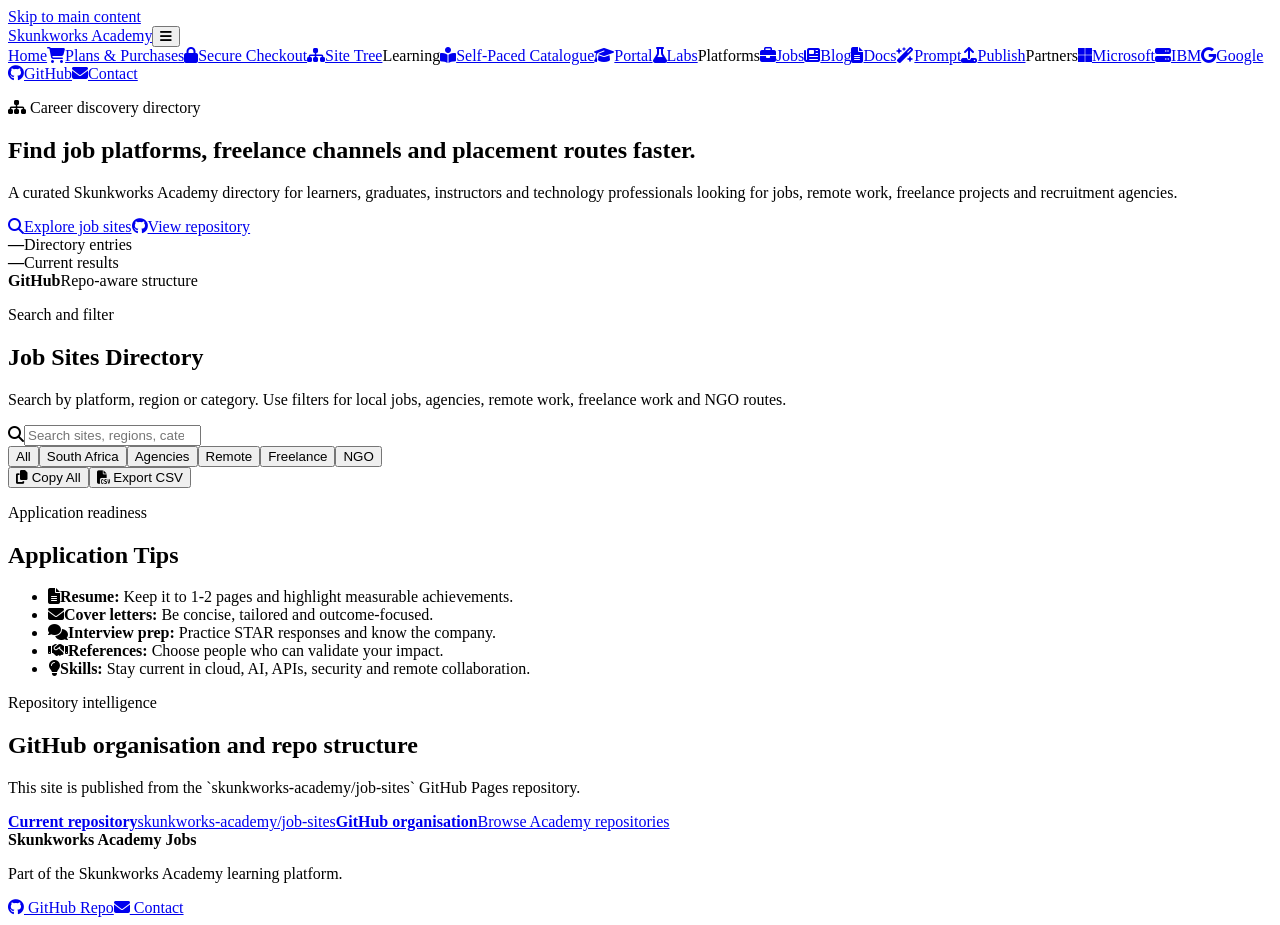
==== index.html @ 2548f99a "Align jobs landing navigation with plans checkout standard" ====
<!doctype html>
<html lang="en-ZA">
<head>
  <meta name="skunkworks:org" content="skunkworks-academy" />
  <meta name="skunkworks:repo" content="jobs" />
  <meta name="skunkworks:repo-sitemap" content="https://skunkworksacademy.com/repositories/" />
  <link rel="stylesheet" href="https://skunkworksacademy.com/assets/academy-global.css?v=2026.06.24" data-skunkworks-global-style="v1" />
  <link rel="sitemap" type="text/html" title="Skunkworks Academy Repository Sitemap" href="https://skunkworksacademy.com/repositories/" data-skunkworks-org-sitemap="v1" />
  <meta charset="utf-8" data-skunkworks-head="mandatory-v1" />
  <meta name="viewport" content="width=device-width, initial-scale=1, viewport-fit=cover" />
  <title>Skunkworks Academy | Jobs & Career Directory</title>
  <meta name="description" content="Skunkworks Academy Jobs is a curated career and job-sites directory for learners, graduates, instructors, freelancers and technology professionals." />
  <meta name="keywords" content="Skunkworks Academy jobs, technology careers, IT jobs, remote jobs, graduate jobs, freelance jobs, recruitment agencies, South Africa jobs, learner placement" />
  <meta name="author" content="Skunkworks Academy" />
  <meta name="publisher" content="Skunkworks Academy" />
  <meta name="application-name" content="Skunkworks Academy" />
  <meta name="robots" content="index, follow, max-image-preview:large, max-snippet:-1, max-video-preview:-1" />
  <meta name="color-scheme" content="light dark" />
  <meta name="theme-color" content="#ffffff" media="(prefers-color-scheme: light)" />
  <meta name="theme-color" content="#050505" media="(prefers-color-scheme: dark)" />
  <link rel="canonical" href="https://jobs.skunkworksacademy.com/" />
  <link rel="icon" type="image/png" sizes="32x32" href="https://raw.githubusercontent.com/skunkworks-academy/.github/refs/heads/main/images/favicon-black.png" />
  <link rel="shortcut icon" type="image/png" href="https://raw.githubusercontent.com/skunkworks-academy/.github/refs/heads/main/images/favicon-black.png" />
  <link rel="apple-touch-icon" href="https://raw.githubusercontent.com/skunkworks-academy/.github/refs/heads/main/images/favicon-black.png" />
  <meta property="og:type" content="website" />
  <meta property="og:site_name" content="Skunkworks Academy" />
  <meta property="og:title" content="Skunkworks Academy | Jobs & Career Directory" />
  <meta property="og:description" content="Curated job boards, remote-work platforms, freelance marketplaces and recruitment channels for Skunkworks Academy learners and technology professionals." />
  <meta property="og:url" content="https://jobs.skunkworksacademy.com/" />
  <meta property="og:image" content="https://raw.githubusercontent.com/skunkworks-academy/.github/refs/heads/main/images/favicon-black.png" />
  <meta property="og:locale" content="en_ZA" />
  <meta name="twitter:card" content="summary_large_image" />
  <meta name="twitter:title" content="Skunkworks Academy Jobs" />
  <meta name="twitter:description" content="Curated job and career discovery directory for Academy learners and technology professionals." />
  <meta name="twitter:image" content="https://raw.githubusercontent.com/skunkworks-academy/.github/refs/heads/main/images/favicon-black.png" />
  <link rel="preconnect" href="https://fonts.googleapis.com" />
  <link rel="preconnect" href="https://fonts.gstatic.com" crossorigin />
  <link href="https://fonts.googleapis.com/css2?family=IBM+Plex+Sans:wght@300;400;500;600;700;800&display=swap" rel="stylesheet" />
  <link href="https://cdnjs.cloudflare.com/ajax/libs/font-awesome/6.5.0/css/all.min.css" rel="stylesheet" />
  <link href="css/style.css" rel="stylesheet" />
  <script type="application/ld+json">{"@context":"https://schema.org","@type":"WebSite","name":"Skunkworks Academy Jobs","url":"https://jobs.skunkworksacademy.com/","description":"Curated career and job-sites directory for Skunkworks Academy learners, graduates, instructors, freelancers and technology professionals.","publisher":{"@type":"EducationalOrganization","name":"Skunkworks Academy","url":"https://skunkworksacademy.com/"}}</script>
  <script async src="https://www.googletagmanager.com/gtag/js?id=AW-11284592923"></script>
  <script>window.dataLayer=window.dataLayer||[];function gtag(){dataLayer.push(arguments);}gtag('js',new Date());gtag('config','AW-11284592923');</script>
  <script defer src="https://skunkworksacademy.com/assets/academy-navigation.js?v=2026.07.06.2" data-skunkworks-global-nav="v6"></script>
</head>
<body data-repo="job-sites" data-domain="jobs.skunkworksacademy.com">
  <a class="skip-link" href="#main">Skip to main content</a>
  <header class="site-header"><div class="nav-wrap"><a class="brand" href="https://skunkworksacademy.com/" aria-label="Skunkworks Academy home"><img class="brand-logo logo-light" src="https://raw.githubusercontent.com/skunkworks-academy/.github/refs/heads/main/images/favicon-black.png" alt="" /><img class="brand-logo logo-dark" src="https://raw.githubusercontent.com/skunkworks-academy/.github/refs/heads/main/images/favicon-white.png" alt="" /><span class="brand-text">Skunkworks Academy</span></a><button class="nav-toggle" type="button" aria-label="Toggle site navigation" aria-expanded="false" aria-controls="primaryNav"><i class="fa-solid fa-bars"></i></button><nav class="main-nav" id="primaryNav" aria-label="Unified Academy Navigation"><a href="https://skunkworksacademy.com/" class="nav-home"><img src="https://raw.githubusercontent.com/skunkworks-academy/.github/refs/heads/main/images/favicon-white.png" alt="" />Home</a><a href="https://skunkworksacademy.com/plans-and-purchases/"><i class="fa-solid fa-cart-shopping"></i>Plans & Purchases</a><a href="https://portal.skunkworksacademy.com/checkout/"><i class="fa-solid fa-lock"></i>Secure Checkout</a><a href="https://skunkworksacademy.com/#site-tree"><i class="fa-solid fa-sitemap"></i>Site Tree</a><span class="nav-label">Learning</span><a href="https://skunkworksacademy.com/catalogue/"><i class="fa-solid fa-book-open-reader"></i>Self-Paced Catalogue</a><a href="https://portal.skunkworksacademy.com/"><i class="fa-solid fa-graduation-cap"></i>Portal</a><a href="https://lab.skunkworksacademy.com/"><i class="fa-solid fa-flask"></i>Labs</a><span class="nav-label">Platforms</span><a href="https://jobs.skunkworksacademy.com/" aria-current="page"><i class="fa-solid fa-briefcase"></i>Jobs</a><a href="https://blog.skunkworksacademy.com/"><i class="fa-solid fa-newspaper"></i>Blog</a><a href="https://docs.skunkworksacademy.com/"><i class="fa-solid fa-file-lines"></i>Docs</a><a href="https://prompt.skunkworksacademy.com/"><i class="fa-solid fa-wand-magic-sparkles"></i>Prompt</a><a href="https://publish.skunkworksacademy.com/"><i class="fa-solid fa-upload"></i>Publish</a><span class="nav-label">Partners</span><a href="https://skunkworksacademy.com/microsoft/"><i class="fa-brands fa-microsoft"></i>Microsoft</a><a href="https://ibm.skunkworksacademy.com/"><i class="fa-solid fa-server"></i>IBM</a><a href="https://skunkworksacademy.com/google/"><i class="fa-brands fa-google"></i>Google</a><a href="https://github.com/skunkworks-academy" target="_blank" rel="noopener"><i class="fa-brands fa-github"></i>GitHub</a><a href="mailto:training@skunkworks.africa"><i class="fa-solid fa-envelope"></i>Contact</a></nav></div></header>
  <main id="main">
    <section class="hero section-shell"><div class="hero-copy"><p class="eyebrow"><i class="fa-solid fa-sitemap"></i> Career discovery directory</p><h1>Find job platforms, freelance channels and placement routes faster.</h1><p class="lead">A curated Skunkworks Academy directory for learners, graduates, instructors and technology professionals looking for jobs, remote work, freelance projects and recruitment agencies.</p><div class="hero-actions"><a class="button primary" href="#directory"><i class="fa-solid fa-magnifying-glass"></i>Explore job sites</a><a class="button secondary" href="https://github.com/skunkworks-academy/job-sites" target="_blank" rel="noopener"><i class="fa-brands fa-github"></i>View repository</a></div></div><aside class="hero-panel" aria-label="Jobs directory overview"><div class="hero-stat"><strong id="siteCount">—</strong><span>Directory entries</span></div><div class="hero-stat"><strong id="visibleCount">—</strong><span>Current results</span></div><div class="hero-stat"><strong>GitHub</strong><span>Repo-aware structure</span></div></aside></section>
    <section class="section-shell toolbar-section" id="directory"><div class="section-heading"><p class="eyebrow">Search and filter</p><h2>Job Sites Directory</h2><p>Search by platform, region or category. Use filters for local jobs, agencies, remote work, freelance work and NGO routes.</p></div><div class="search-box"><i class="fa-solid fa-search"></i><input id="search" type="search" placeholder="Search sites, regions, categories or URLs…" aria-label="Search job sites" /></div><nav class="filters" aria-label="Job site filters"><button data-filter="all" class="active">All</button><button data-filter="South Africa">South Africa</button><button data-filter="Recruitment Agency">Agencies</button><button data-filter="Remote">Remote</button><button data-filter="Freelance">Freelance</button><button data-filter="Agency / NGO">NGO</button></nav><div class="actions" aria-label="Directory actions"><button id="copyBtn" type="button"><i class="fa-solid fa-copy"></i> Copy All</button><button id="csvBtn" type="button"><i class="fa-solid fa-file-csv"></i> Export CSV</button></div></section>
    <section class="section-shell"><div id="cards" class="grid" aria-live="polite"></div><p id="empty" class="empty-state" hidden>No results found. Try another keyword or filter.</p></section>
    <section class="section-shell two-column"><aside class="tips card-panel"><p class="eyebrow">Application readiness</p><h2>Application Tips</h2><ul><li><i class="fa-solid fa-file-alt"></i><span><strong>Resume:</strong> Keep it to 1-2 pages and highlight measurable achievements.</span></li><li><i class="fa-solid fa-envelope"></i><span><strong>Cover letters:</strong> Be concise, tailored and outcome-focused.</span></li><li><i class="fa-solid fa-comments"></i><span><strong>Interview prep:</strong> Practice STAR responses and know the company.</span></li><li><i class="fa-solid fa-handshake"></i><span><strong>References:</strong> Choose people who can validate your impact.</span></li><li><i class="fa-solid fa-lightbulb"></i><span><strong>Skills:</strong> Stay current in cloud, AI, APIs, security and remote collaboration.</span></li></ul></aside><aside class="repo-panel card-panel"><p class="eyebrow">Repository intelligence</p><h2>GitHub organisation and repo structure</h2><p class="muted">This site is published from the `skunkworks-academy/job-sites` GitHub Pages repository.</p><div class="repo-grid" id="repoGrid"><a class="repo-item" href="https://github.com/skunkworks-academy/job-sites" target="_blank" rel="noopener"><strong>Current repository</strong><span>skunkworks-academy/job-sites</span></a><a class="repo-item" href="https://github.com/skunkworks-academy" target="_blank" rel="noopener"><strong>GitHub organisation</strong><span>Browse Academy repositories</span></a></div></aside></section>
  </main>
  <footer class="site-footer"><div class="footer-inner"><div><strong>Skunkworks Academy Jobs</strong><p>Part of the Skunkworks Academy learning platform.</p></div><div class="footer-links"><a href="https://github.com/skunkworks-academy/job-sites" target="_blank" rel="noopener"><i class="fa-brands fa-github"></i> GitHub Repo</a><a href="mailto:training@skunkworks.africa"><i class="fa-solid fa-envelope"></i> Contact</a></div></div></footer>
  <script src="js/app.js"></script>
</body>
</html>
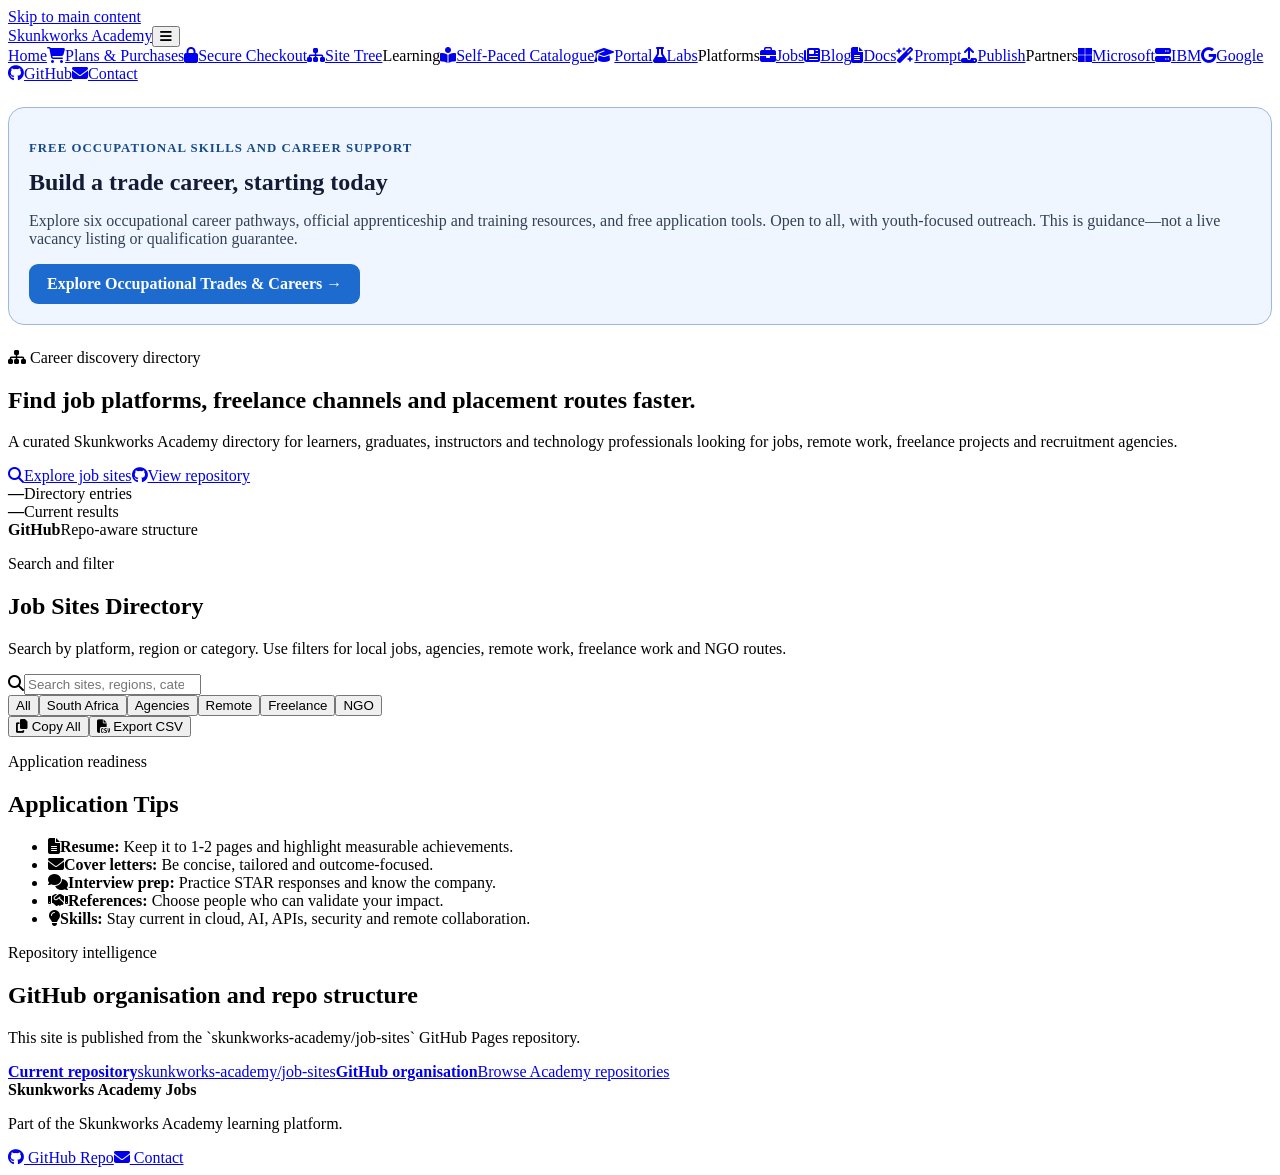
==== commit 99ad6b12: "feat: connect Academy learning, occupational trades jobs and progress tools" ====
--- a/index.html
+++ b/index.html
@@ -19,20 +19,20 @@
   <meta name="theme-color" content="#ffffff" media="(prefers-color-scheme: light)" />
   <meta name="theme-color" content="#050505" media="(prefers-color-scheme: dark)" />
   <link rel="canonical" href="https://jobs.skunkworksacademy.com/" />
-  <link rel="icon" type="image/png" sizes="32x32" href="https://raw.githubusercontent.com/skunkworks-academy/.github/refs/heads/main/images/favicon-black.png" />
-  <link rel="shortcut icon" type="image/png" href="https://raw.githubusercontent.com/skunkworks-academy/.github/refs/heads/main/images/favicon-black.png" />
-  <link rel="apple-touch-icon" href="https://raw.githubusercontent.com/skunkworks-academy/.github/refs/heads/main/images/favicon-black.png" />
+  <link rel="icon" type="image/png" sizes="32x32" href="https://skunkworksacademy.com/images/favicon-black.png" media="(prefers-color-scheme: light)" />
+  <link rel="icon" type="image/png" sizes="32x32" href="https://skunkworksacademy.com/images/favicon-white.png" media="(prefers-color-scheme: dark)" />
+  <link rel="apple-touch-icon" href="https://skunkworksacademy.com/images/favicon-black.png" />
   <meta property="og:type" content="website" />
   <meta property="og:site_name" content="Skunkworks Academy" />
   <meta property="og:title" content="Skunkworks Academy | Jobs & Career Directory" />
   <meta property="og:description" content="Curated job boards, remote-work platforms, freelance marketplaces and recruitment channels for Skunkworks Academy learners and technology professionals." />
   <meta property="og:url" content="https://jobs.skunkworksacademy.com/" />
-  <meta property="og:image" content="https://raw.githubusercontent.com/skunkworks-academy/.github/refs/heads/main/images/favicon-black.png" />
+  <meta property="og:image" content="https://skunkworksacademy.com/images/favicon-black.png" />
   <meta property="og:locale" content="en_ZA" />
   <meta name="twitter:card" content="summary_large_image" />
   <meta name="twitter:title" content="Skunkworks Academy Jobs" />
   <meta name="twitter:description" content="Curated job and career discovery directory for Academy learners and technology professionals." />
-  <meta name="twitter:image" content="https://raw.githubusercontent.com/skunkworks-academy/.github/refs/heads/main/images/favicon-black.png" />
+  <meta name="twitter:image" content="https://skunkworksacademy.com/images/favicon-black.png" />
   <link rel="preconnect" href="https://fonts.googleapis.com" />
   <link rel="preconnect" href="https://fonts.gstatic.com" crossorigin />
   <link href="https://fonts.googleapis.com/css2?family=IBM+Plex+Sans:wght@300;400;500;600;700;800&display=swap" rel="stylesheet" />
@@ -41,12 +41,13 @@
   <script type="application/ld+json">{"@context":"https://schema.org","@type":"WebSite","name":"Skunkworks Academy Jobs","url":"https://jobs.skunkworksacademy.com/","description":"Curated career and job-sites directory for Skunkworks Academy learners, graduates, instructors, freelancers and technology professionals.","publisher":{"@type":"EducationalOrganization","name":"Skunkworks Academy","url":"https://skunkworksacademy.com/"}}</script>
   <script async src="https://www.googletagmanager.com/gtag/js?id=AW-11284592923"></script>
   <script>window.dataLayer=window.dataLayer||[];function gtag(){dataLayer.push(arguments);}gtag('js',new Date());gtag('config','AW-11284592923');</script>
-  <script defer src="https://skunkworksacademy.com/assets/academy-navigation.js?v=2026.07.06.2" data-skunkworks-global-nav="v6"></script>
+  <script defer src="https://skunkworksacademy.com/assets/academy-navigation.js?v=2026.08.15.1" data-skunkworks-global-nav="v10"></script>
 </head>
 <body data-repo="job-sites" data-domain="jobs.skunkworksacademy.com">
   <a class="skip-link" href="#main">Skip to main content</a>
-  <header class="site-header"><div class="nav-wrap"><a class="brand" href="https://skunkworksacademy.com/" aria-label="Skunkworks Academy home"><img class="brand-logo logo-light" src="https://raw.githubusercontent.com/skunkworks-academy/.github/refs/heads/main/images/favicon-black.png" alt="" /><img class="brand-logo logo-dark" src="https://raw.githubusercontent.com/skunkworks-academy/.github/refs/heads/main/images/favicon-white.png" alt="" /><span class="brand-text">Skunkworks Academy</span></a><button class="nav-toggle" type="button" aria-label="Toggle site navigation" aria-expanded="false" aria-controls="primaryNav"><i class="fa-solid fa-bars"></i></button><nav class="main-nav" id="primaryNav" aria-label="Unified Academy Navigation"><a href="https://skunkworksacademy.com/" class="nav-home"><img src="https://raw.githubusercontent.com/skunkworks-academy/.github/refs/heads/main/images/favicon-white.png" alt="" />Home</a><a href="https://skunkworksacademy.com/plans-and-purchases/"><i class="fa-solid fa-cart-shopping"></i>Plans & Purchases</a><a href="https://portal.skunkworksacademy.com/checkout/"><i class="fa-solid fa-lock"></i>Secure Checkout</a><a href="https://skunkworksacademy.com/#site-tree"><i class="fa-solid fa-sitemap"></i>Site Tree</a><span class="nav-label">Learning</span><a href="https://skunkworksacademy.com/catalogue/"><i class="fa-solid fa-book-open-reader"></i>Self-Paced Catalogue</a><a href="https://portal.skunkworksacademy.com/"><i class="fa-solid fa-graduation-cap"></i>Portal</a><a href="https://lab.skunkworksacademy.com/"><i class="fa-solid fa-flask"></i>Labs</a><span class="nav-label">Platforms</span><a href="https://jobs.skunkworksacademy.com/" aria-current="page"><i class="fa-solid fa-briefcase"></i>Jobs</a><a href="https://blog.skunkworksacademy.com/"><i class="fa-solid fa-newspaper"></i>Blog</a><a href="https://docs.skunkworksacademy.com/"><i class="fa-solid fa-file-lines"></i>Docs</a><a href="https://prompt.skunkworksacademy.com/"><i class="fa-solid fa-wand-magic-sparkles"></i>Prompt</a><a href="https://publish.skunkworksacademy.com/"><i class="fa-solid fa-upload"></i>Publish</a><span class="nav-label">Partners</span><a href="https://skunkworksacademy.com/microsoft/"><i class="fa-brands fa-microsoft"></i>Microsoft</a><a href="https://ibm.skunkworksacademy.com/"><i class="fa-solid fa-server"></i>IBM</a><a href="https://skunkworksacademy.com/google/"><i class="fa-brands fa-google"></i>Google</a><a href="https://github.com/skunkworks-academy" target="_blank" rel="noopener"><i class="fa-brands fa-github"></i>GitHub</a><a href="mailto:training@skunkworks.africa"><i class="fa-solid fa-envelope"></i>Contact</a></nav></div></header>
+  <header class="site-header"><div class="nav-wrap"><a class="brand" href="https://skunkworksacademy.com/" aria-label="Skunkworks Academy home"><img class="brand-logo logo-light" src="https://skunkworksacademy.com/images/favicon-black.png" alt="" /><img class="brand-logo logo-dark" src="https://skunkworksacademy.com/images/favicon-white.png" alt="" /><span class="brand-text">Skunkworks Academy</span></a><button class="nav-toggle" type="button" aria-label="Toggle site navigation" aria-expanded="false" aria-controls="primaryNav"><i class="fa-solid fa-bars"></i></button><nav class="main-nav" id="primaryNav" aria-label="Unified Academy Navigation"><a href="https://skunkworksacademy.com/" class="nav-home"><img src="https://skunkworksacademy.com/images/favicon-white.png" alt="" />Home</a><a href="https://skunkworksacademy.com/plans-and-purchases/"><i class="fa-solid fa-cart-shopping"></i>Plans & Purchases</a><a href="https://portal.skunkworksacademy.com/checkout/"><i class="fa-solid fa-lock"></i>Secure Checkout</a><a href="https://skunkworksacademy.com/#site-tree"><i class="fa-solid fa-sitemap"></i>Site Tree</a><span class="nav-label">Learning</span><a href="https://skunkworksacademy.com/catalogue/"><i class="fa-solid fa-book-open-reader"></i>Self-Paced Catalogue</a><a href="https://portal.skunkworksacademy.com/"><i class="fa-solid fa-graduation-cap"></i>Portal</a><a href="https://labs.skunkworksacademy.com/"><i class="fa-solid fa-flask"></i>Labs</a><span class="nav-label">Platforms</span><a href="https://jobs.skunkworksacademy.com/" aria-current="page"><i class="fa-solid fa-briefcase"></i>Jobs</a><a href="https://blog.skunkworksacademy.com/"><i class="fa-solid fa-newspaper"></i>Blog</a><a href="https://docs.skunkworksacademy.com/"><i class="fa-solid fa-file-lines"></i>Docs</a><a href="https://prompt.skunkworksacademy.com/"><i class="fa-solid fa-wand-magic-sparkles"></i>Prompt</a><a href="https://publish.skunkworksacademy.com/"><i class="fa-solid fa-upload"></i>Publish</a><span class="nav-label">Partners</span><a href="https://skunkworksacademy.com/microsoft/"><i class="fa-brands fa-microsoft"></i>Microsoft</a><a href="https://ibm.skunkworksacademy.com/"><i class="fa-solid fa-server"></i>IBM</a><a href="https://skunkworksacademy.com/google/"><i class="fa-brands fa-google"></i>Google</a><a href="https://github.com/skunkworks-academy" target="_blank" rel="noopener"><i class="fa-brands fa-github"></i>GitHub</a><a href="mailto:training@skunkworks.africa"><i class="fa-solid fa-envelope"></i>Contact</a></nav></div></header>
   <main id="main">
+<section class="section-shell" aria-label="Occupational Trades careers and applications" style="margin:24px auto;padding:20px;border:1px solid #9bb8de;border-radius:16px;background:#eff6ff;color:#15171a"><p style="font-weight:800;letter-spacing:.08em;text-transform:uppercase;font-size:.8rem;color:#164a8b">Free occupational skills and career support</p><h2 style="margin:6px 0;color:#141b34">Build a trade career, starting today</h2><p style="color:#334155">Explore six occupational career pathways, official apprenticeship and training resources, and free application tools. Open to all, with youth-focused outreach. This is guidance—not a live vacancy listing or qualification guarantee.</p><a href="/occupational-trades/" style="display:inline-block;padding:11px 18px;border-radius:9px;background:#1e6bd0;color:#fff;font-weight:800;text-decoration:none">Explore Occupational Trades &amp; Careers →</a></section>
     <section class="hero section-shell"><div class="hero-copy"><p class="eyebrow"><i class="fa-solid fa-sitemap"></i> Career discovery directory</p><h1>Find job platforms, freelance channels and placement routes faster.</h1><p class="lead">A curated Skunkworks Academy directory for learners, graduates, instructors and technology professionals looking for jobs, remote work, freelance projects and recruitment agencies.</p><div class="hero-actions"><a class="button primary" href="#directory"><i class="fa-solid fa-magnifying-glass"></i>Explore job sites</a><a class="button secondary" href="https://github.com/skunkworks-academy/job-sites" target="_blank" rel="noopener"><i class="fa-brands fa-github"></i>View repository</a></div></div><aside class="hero-panel" aria-label="Jobs directory overview"><div class="hero-stat"><strong id="siteCount">—</strong><span>Directory entries</span></div><div class="hero-stat"><strong id="visibleCount">—</strong><span>Current results</span></div><div class="hero-stat"><strong>GitHub</strong><span>Repo-aware structure</span></div></aside></section>
     <section class="section-shell toolbar-section" id="directory"><div class="section-heading"><p class="eyebrow">Search and filter</p><h2>Job Sites Directory</h2><p>Search by platform, region or category. Use filters for local jobs, agencies, remote work, freelance work and NGO routes.</p></div><div class="search-box"><i class="fa-solid fa-search"></i><input id="search" type="search" placeholder="Search sites, regions, categories or URLs…" aria-label="Search job sites" /></div><nav class="filters" aria-label="Job site filters"><button data-filter="all" class="active">All</button><button data-filter="South Africa">South Africa</button><button data-filter="Recruitment Agency">Agencies</button><button data-filter="Remote">Remote</button><button data-filter="Freelance">Freelance</button><button data-filter="Agency / NGO">NGO</button></nav><div class="actions" aria-label="Directory actions"><button id="copyBtn" type="button"><i class="fa-solid fa-copy"></i> Copy All</button><button id="csvBtn" type="button"><i class="fa-solid fa-file-csv"></i> Export CSV</button></div></section>
     <section class="section-shell"><div id="cards" class="grid" aria-live="polite"></div><p id="empty" class="empty-state" hidden>No results found. Try another keyword or filter.</p></section>
@@ -55,4 +56,4 @@
   <footer class="site-footer"><div class="footer-inner"><div><strong>Skunkworks Academy Jobs</strong><p>Part of the Skunkworks Academy learning platform.</p></div><div class="footer-links"><a href="https://github.com/skunkworks-academy/job-sites" target="_blank" rel="noopener"><i class="fa-brands fa-github"></i> GitHub Repo</a><a href="mailto:training@skunkworks.africa"><i class="fa-solid fa-envelope"></i> Contact</a></div></div></footer>
   <script src="js/app.js"></script>
 </body>
-</html>
+</html>
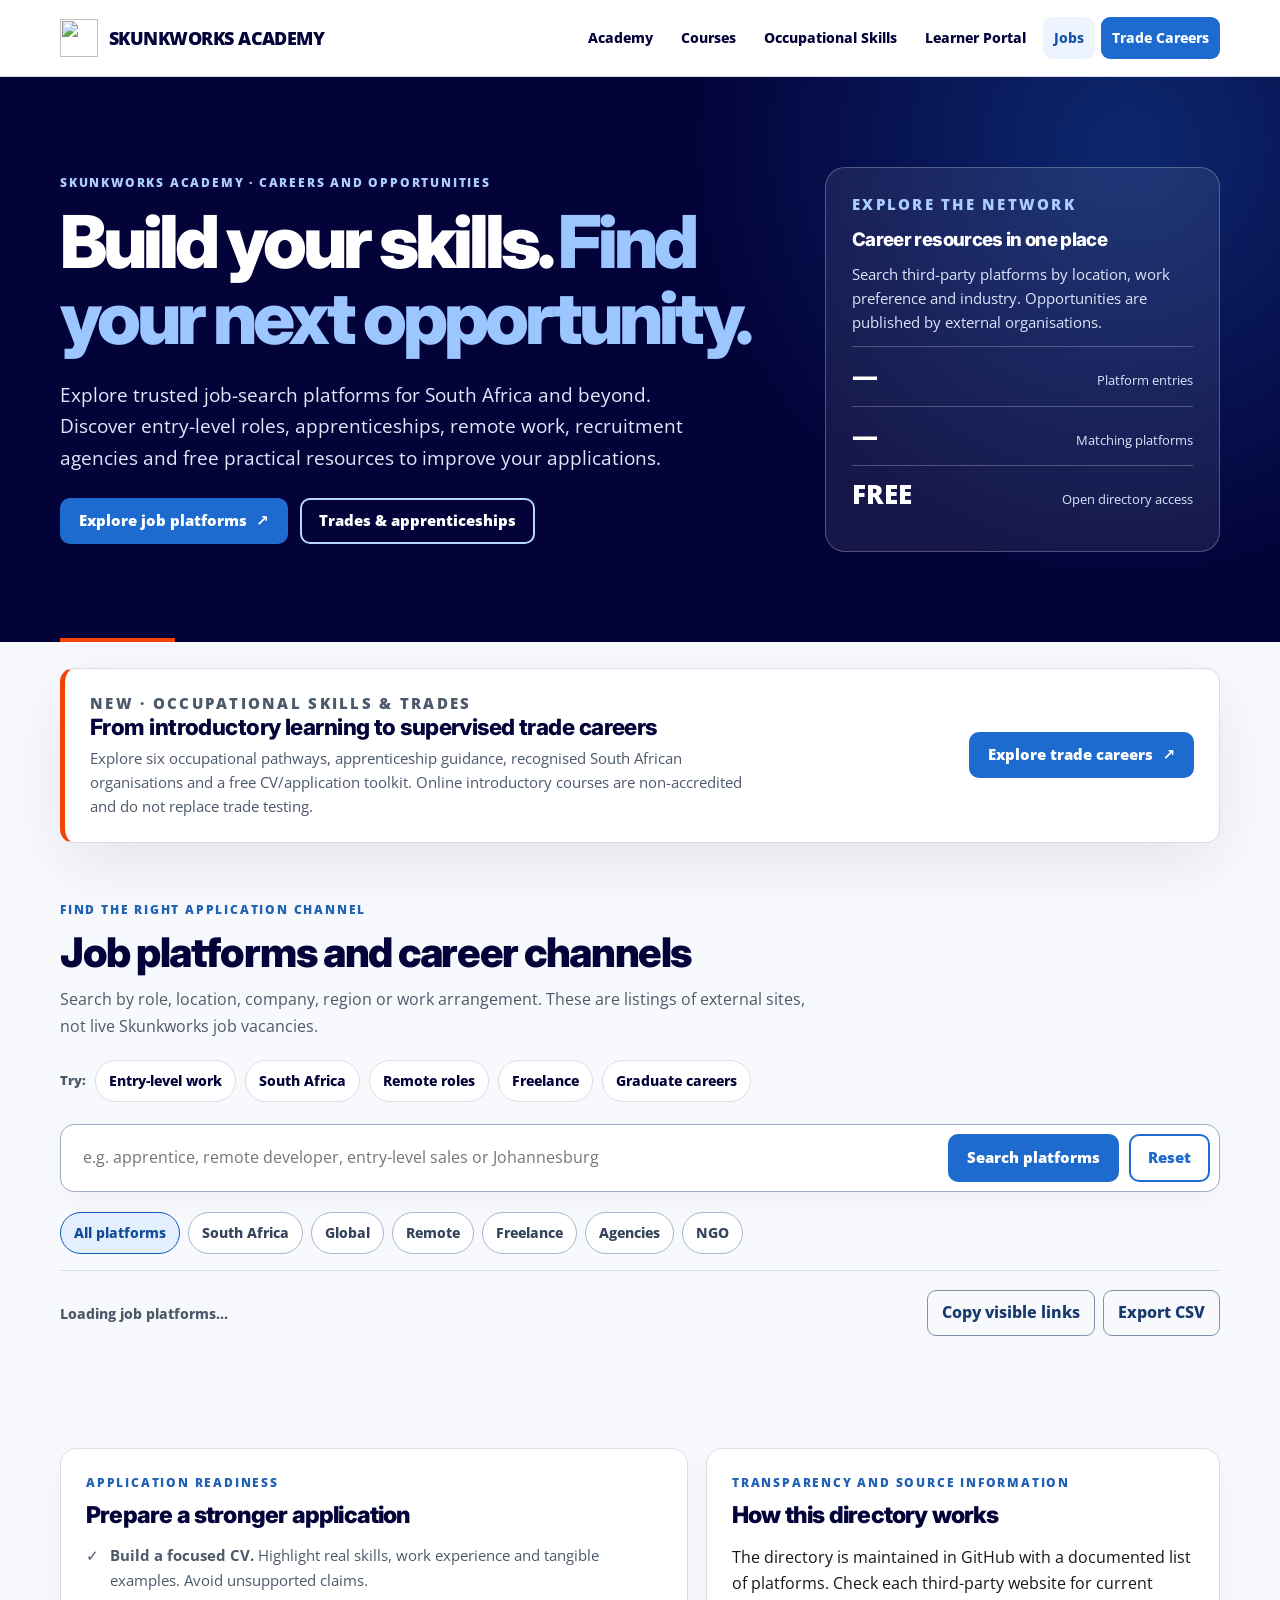
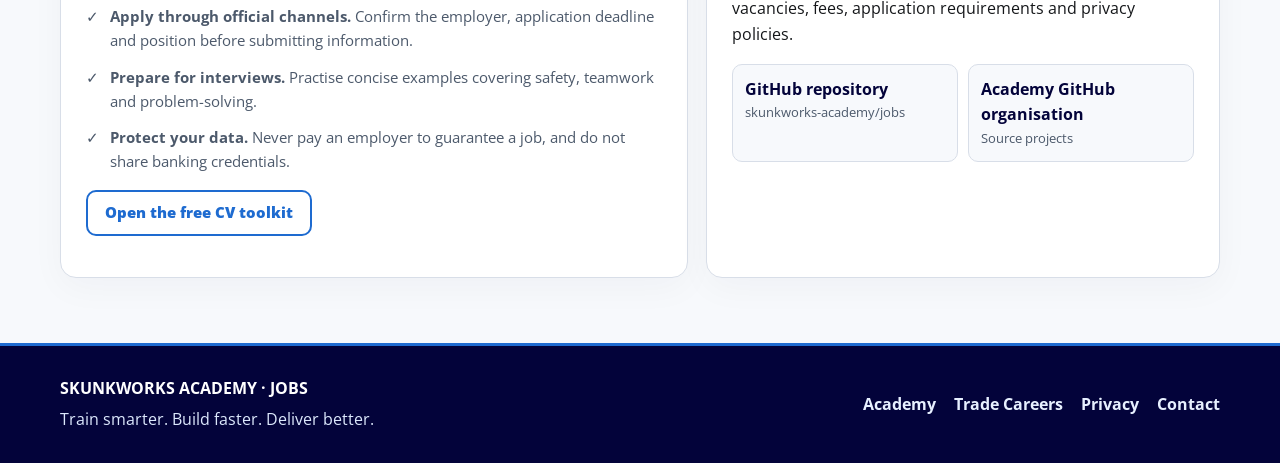
==== commit edc4fa7e: "feat(jobs): rebuild homepage hierarchy, filters and careers CTA using Academy brand design" ====
--- a/index.html
+++ b/index.html
@@ -1,59 +1,160 @@
 <!doctype html>
 <html lang="en-ZA">
 <head>
-  <meta name="skunkworks:org" content="skunkworks-academy" />
-  <meta name="skunkworks:repo" content="jobs" />
-  <meta name="skunkworks:repo-sitemap" content="https://skunkworksacademy.com/repositories/" />
-  <link rel="stylesheet" href="https://skunkworksacademy.com/assets/academy-global.css?v=2026.06.24" data-skunkworks-global-style="v1" />
-  <link rel="sitemap" type="text/html" title="Skunkworks Academy Repository Sitemap" href="https://skunkworksacademy.com/repositories/" data-skunkworks-org-sitemap="v1" />
-  <meta charset="utf-8" data-skunkworks-head="mandatory-v1" />
-  <meta name="viewport" content="width=device-width, initial-scale=1, viewport-fit=cover" />
-  <title>Skunkworks Academy | Jobs & Career Directory</title>
-  <meta name="description" content="Skunkworks Academy Jobs is a curated career and job-sites directory for learners, graduates, instructors, freelancers and technology professionals." />
-  <meta name="keywords" content="Skunkworks Academy jobs, technology careers, IT jobs, remote jobs, graduate jobs, freelance jobs, recruitment agencies, South Africa jobs, learner placement" />
-  <meta name="author" content="Skunkworks Academy" />
-  <meta name="publisher" content="Skunkworks Academy" />
-  <meta name="application-name" content="Skunkworks Academy" />
-  <meta name="robots" content="index, follow, max-image-preview:large, max-snippet:-1, max-video-preview:-1" />
-  <meta name="color-scheme" content="light dark" />
-  <meta name="theme-color" content="#ffffff" media="(prefers-color-scheme: light)" />
-  <meta name="theme-color" content="#050505" media="(prefers-color-scheme: dark)" />
-  <link rel="canonical" href="https://jobs.skunkworksacademy.com/" />
-  <link rel="icon" type="image/png" sizes="32x32" href="https://skunkworksacademy.com/images/favicon-black.png" media="(prefers-color-scheme: light)" />
-  <link rel="icon" type="image/png" sizes="32x32" href="https://skunkworksacademy.com/images/favicon-white.png" media="(prefers-color-scheme: dark)" />
-  <link rel="apple-touch-icon" href="https://skunkworksacademy.com/images/favicon-black.png" />
-  <meta property="og:type" content="website" />
-  <meta property="og:site_name" content="Skunkworks Academy" />
-  <meta property="og:title" content="Skunkworks Academy | Jobs & Career Directory" />
-  <meta property="og:description" content="Curated job boards, remote-work platforms, freelance marketplaces and recruitment channels for Skunkworks Academy learners and technology professionals." />
-  <meta property="og:url" content="https://jobs.skunkworksacademy.com/" />
-  <meta property="og:image" content="https://skunkworksacademy.com/images/favicon-black.png" />
-  <meta property="og:locale" content="en_ZA" />
-  <meta name="twitter:card" content="summary_large_image" />
-  <meta name="twitter:title" content="Skunkworks Academy Jobs" />
-  <meta name="twitter:description" content="Curated job and career discovery directory for Academy learners and technology professionals." />
-  <meta name="twitter:image" content="https://skunkworksacademy.com/images/favicon-black.png" />
-  <link rel="preconnect" href="https://fonts.googleapis.com" />
-  <link rel="preconnect" href="https://fonts.gstatic.com" crossorigin />
-  <link href="https://fonts.googleapis.com/css2?family=IBM+Plex+Sans:wght@300;400;500;600;700;800&display=swap" rel="stylesheet" />
-  <link href="https://cdnjs.cloudflare.com/ajax/libs/font-awesome/6.5.0/css/all.min.css" rel="stylesheet" />
-  <link href="css/style.css" rel="stylesheet" />
-  <script type="application/ld+json">{"@context":"https://schema.org","@type":"WebSite","name":"Skunkworks Academy Jobs","url":"https://jobs.skunkworksacademy.com/","description":"Curated career and job-sites directory for Skunkworks Academy learners, graduates, instructors, freelancers and technology professionals.","publisher":{"@type":"EducationalOrganization","name":"Skunkworks Academy","url":"https://skunkworksacademy.com/"}}</script>
-  <script async src="https://www.googletagmanager.com/gtag/js?id=AW-11284592923"></script>
-  <script>window.dataLayer=window.dataLayer||[];function gtag(){dataLayer.push(arguments);}gtag('js',new Date());gtag('config','AW-11284592923');</script>
-  <script defer src="https://skunkworksacademy.com/assets/academy-navigation.js?v=2026.08.15.1" data-skunkworks-global-nav="v10"></script>
+  <meta charset="utf-8" data-skunkworks-head="mandatory-v1">
+  <meta name="viewport" content="width=device-width,initial-scale=1,viewport-fit=cover">
+  <meta name="skunkworks:org" content="skunkworks-academy">
+  <meta name="skunkworks:repo" content="jobs">
+  <meta name="color-scheme" content="light dark">
+  <meta name="theme-color" media="(prefers-color-scheme:light)" content="#f7f9fc">
+  <meta name="theme-color" media="(prefers-color-scheme:dark)" content="#0e1327">
+  <meta name="robots" content="index,follow,max-image-preview:large">
+  <meta name="description" content="Discover South African and global job platforms, apprenticeships, remote work and trade career pathways with free Skunkworks Academy career resources.">
+  <title>Jobs & Career Pathways | Skunkworks Academy</title>
+  <link rel="canonical" href="https://jobs.skunkworksacademy.com/">
+  <link rel="icon" type="image/png" href="https://www.skunkworksacademy.com/images/favicon-search.png" media="(prefers-color-scheme:light)" data-skunkworks-favicon="canonical">
+  <link rel="icon" type="image/png" href="https://www.skunkworksacademy.com/images/favicon-search-dark.png" media="(prefers-color-scheme:dark)" data-skunkworks-favicon="canonical">
+  <meta property="og:type" content="website">
+  <meta property="og:site_name" content="Skunkworks Academy">
+  <meta property="og:title" content="Jobs & Career Pathways | Skunkworks Academy">
+  <meta property="og:description" content="Search reliable jobs platforms and access free occupational-trade career guidance, CV tools and learning pathways.">
+  <meta property="og:url" content="https://jobs.skunkworksacademy.com/">
+  <meta name="twitter:card" content="summary">
+  <link rel="preconnect" href="https://fonts.googleapis.com">
+  <link rel="preconnect" href="https://fonts.gstatic.com" crossorigin>
+  <link href="https://fonts.googleapis.com/css2?family=Inter:wght@600;700;800;900&family=Open+Sans:wght@400;600;700;800&display=swap" rel="stylesheet">
+  <link rel="stylesheet" href="css/jobs-theme.css?v=20261018-2">
+  <script type="application/ld+json">{"@context":"https://schema.org","@type":"WebSite","name":"Skunkworks Academy Jobs","url":"https://jobs.skunkworksacademy.com/","publisher":{"@type":"EducationalOrganization","name":"Skunkworks Academy","url":"https://www.skunkworksacademy.com/"},"description":"Curated South African and international job-platform directory and occupational careers guidance"}</script>
+  <script defer src="https://www.skunkworksacademy.com/assets/academy-navigation.js" data-skunkworks-global-nav="v10"></script>
 </head>
-<body data-repo="job-sites" data-domain="jobs.skunkworksacademy.com">
+<body class="jobs-page" data-repo="jobs" data-domain="jobs.skunkworksacademy.com" data-swa-theme-scope="isolated">
   <a class="skip-link" href="#main">Skip to main content</a>
-  <header class="site-header"><div class="nav-wrap"><a class="brand" href="https://skunkworksacademy.com/" aria-label="Skunkworks Academy home"><img class="brand-logo logo-light" src="https://skunkworksacademy.com/images/favicon-black.png" alt="" /><img class="brand-logo logo-dark" src="https://skunkworksacademy.com/images/favicon-white.png" alt="" /><span class="brand-text">Skunkworks Academy</span></a><button class="nav-toggle" type="button" aria-label="Toggle site navigation" aria-expanded="false" aria-controls="primaryNav"><i class="fa-solid fa-bars"></i></button><nav class="main-nav" id="primaryNav" aria-label="Unified Academy Navigation"><a href="https://skunkworksacademy.com/" class="nav-home"><img src="https://skunkworksacademy.com/images/favicon-white.png" alt="" />Home</a><a href="https://skunkworksacademy.com/plans-and-purchases/"><i class="fa-solid fa-cart-shopping"></i>Plans & Purchases</a><a href="https://portal.skunkworksacademy.com/checkout/"><i class="fa-solid fa-lock"></i>Secure Checkout</a><a href="https://skunkworksacademy.com/#site-tree"><i class="fa-solid fa-sitemap"></i>Site Tree</a><span class="nav-label">Learning</span><a href="https://skunkworksacademy.com/catalogue/"><i class="fa-solid fa-book-open-reader"></i>Self-Paced Catalogue</a><a href="https://portal.skunkworksacademy.com/"><i class="fa-solid fa-graduation-cap"></i>Portal</a><a href="https://labs.skunkworksacademy.com/"><i class="fa-solid fa-flask"></i>Labs</a><span class="nav-label">Platforms</span><a href="https://jobs.skunkworksacademy.com/" aria-current="page"><i class="fa-solid fa-briefcase"></i>Jobs</a><a href="https://blog.skunkworksacademy.com/"><i class="fa-solid fa-newspaper"></i>Blog</a><a href="https://docs.skunkworksacademy.com/"><i class="fa-solid fa-file-lines"></i>Docs</a><a href="https://prompt.skunkworksacademy.com/"><i class="fa-solid fa-wand-magic-sparkles"></i>Prompt</a><a href="https://publish.skunkworksacademy.com/"><i class="fa-solid fa-upload"></i>Publish</a><span class="nav-label">Partners</span><a href="https://skunkworksacademy.com/microsoft/"><i class="fa-brands fa-microsoft"></i>Microsoft</a><a href="https://ibm.skunkworksacademy.com/"><i class="fa-solid fa-server"></i>IBM</a><a href="https://skunkworksacademy.com/google/"><i class="fa-brands fa-google"></i>Google</a><a href="https://github.com/skunkworks-academy" target="_blank" rel="noopener"><i class="fa-brands fa-github"></i>GitHub</a><a href="mailto:training@skunkworks.africa"><i class="fa-solid fa-envelope"></i>Contact</a></nav></div></header>
-  <main id="main">
-<section class="section-shell" aria-label="Occupational Trades careers and applications" style="margin:24px auto;padding:20px;border:1px solid #9bb8de;border-radius:16px;background:#eff6ff;color:#15171a"><p style="font-weight:800;letter-spacing:.08em;text-transform:uppercase;font-size:.8rem;color:#164a8b">Free occupational skills and career support</p><h2 style="margin:6px 0;color:#141b34">Build a trade career, starting today</h2><p style="color:#334155">Explore six occupational career pathways, official apprenticeship and training resources, and free application tools. Open to all, with youth-focused outreach. This is guidance—not a live vacancy listing or qualification guarantee.</p><a href="/occupational-trades/" style="display:inline-block;padding:11px 18px;border-radius:9px;background:#1e6bd0;color:#fff;font-weight:800;text-decoration:none">Explore Occupational Trades &amp; Careers →</a></section>
-    <section class="hero section-shell"><div class="hero-copy"><p class="eyebrow"><i class="fa-solid fa-sitemap"></i> Career discovery directory</p><h1>Find job platforms, freelance channels and placement routes faster.</h1><p class="lead">A curated Skunkworks Academy directory for learners, graduates, instructors and technology professionals looking for jobs, remote work, freelance projects and recruitment agencies.</p><div class="hero-actions"><a class="button primary" href="#directory"><i class="fa-solid fa-magnifying-glass"></i>Explore job sites</a><a class="button secondary" href="https://github.com/skunkworks-academy/job-sites" target="_blank" rel="noopener"><i class="fa-brands fa-github"></i>View repository</a></div></div><aside class="hero-panel" aria-label="Jobs directory overview"><div class="hero-stat"><strong id="siteCount">—</strong><span>Directory entries</span></div><div class="hero-stat"><strong id="visibleCount">—</strong><span>Current results</span></div><div class="hero-stat"><strong>GitHub</strong><span>Repo-aware structure</span></div></aside></section>
-    <section class="section-shell toolbar-section" id="directory"><div class="section-heading"><p class="eyebrow">Search and filter</p><h2>Job Sites Directory</h2><p>Search by platform, region or category. Use filters for local jobs, agencies, remote work, freelance work and NGO routes.</p></div><div class="search-box"><i class="fa-solid fa-search"></i><input id="search" type="search" placeholder="Search sites, regions, categories or URLs…" aria-label="Search job sites" /></div><nav class="filters" aria-label="Job site filters"><button data-filter="all" class="active">All</button><button data-filter="South Africa">South Africa</button><button data-filter="Recruitment Agency">Agencies</button><button data-filter="Remote">Remote</button><button data-filter="Freelance">Freelance</button><button data-filter="Agency / NGO">NGO</button></nav><div class="actions" aria-label="Directory actions"><button id="copyBtn" type="button"><i class="fa-solid fa-copy"></i> Copy All</button><button id="csvBtn" type="button"><i class="fa-solid fa-file-csv"></i> Export CSV</button></div></section>
-    <section class="section-shell"><div id="cards" class="grid" aria-live="polite"></div><p id="empty" class="empty-state" hidden>No results found. Try another keyword or filter.</p></section>
-    <section class="section-shell two-column"><aside class="tips card-panel"><p class="eyebrow">Application readiness</p><h2>Application Tips</h2><ul><li><i class="fa-solid fa-file-alt"></i><span><strong>Resume:</strong> Keep it to 1-2 pages and highlight measurable achievements.</span></li><li><i class="fa-solid fa-envelope"></i><span><strong>Cover letters:</strong> Be concise, tailored and outcome-focused.</span></li><li><i class="fa-solid fa-comments"></i><span><strong>Interview prep:</strong> Practice STAR responses and know the company.</span></li><li><i class="fa-solid fa-handshake"></i><span><strong>References:</strong> Choose people who can validate your impact.</span></li><li><i class="fa-solid fa-lightbulb"></i><span><strong>Skills:</strong> Stay current in cloud, AI, APIs, security and remote collaboration.</span></li></ul></aside><aside class="repo-panel card-panel"><p class="eyebrow">Repository intelligence</p><h2>GitHub organisation and repo structure</h2><p class="muted">This site is published from the `skunkworks-academy/job-sites` GitHub Pages repository.</p><div class="repo-grid" id="repoGrid"><a class="repo-item" href="https://github.com/skunkworks-academy/job-sites" target="_blank" rel="noopener"><strong>Current repository</strong><span>skunkworks-academy/job-sites</span></a><a class="repo-item" href="https://github.com/skunkworks-academy" target="_blank" rel="noopener"><strong>GitHub organisation</strong><span>Browse Academy repositories</span></a></div></aside></section>
+  <header class="site-header">
+    <div class="nav-wrap">
+      <a class="brand" href="https://www.skunkworksacademy.com/" aria-label="Skunkworks Academy home">
+        <img class="logo-light" src="https://www.skunkworksacademy.com/images/favicon-search.png" alt="" width="38" height="38">
+        <img class="logo-dark" src="https://www.skunkworksacademy.com/images/favicon-search-dark.png" alt="" width="38" height="38">
+        <span>SKUNKWORKS ACADEMY</span>
+      </a>
+      <button type="button" class="nav-toggle" aria-label="Toggle navigation" aria-controls="primaryNav" aria-expanded="false">☰</button>
+      <nav class="main-nav" id="primaryNav" aria-label="Site navigation">
+        <a href="https://www.skunkworksacademy.com/">Academy</a>
+        <a href="https://www.skunkworksacademy.com/courses/">Courses</a>
+        <a href="https://www.skunkworksacademy.com/occupational-skills/">Occupational Skills</a>
+        <a href="https://portal.skunkworksacademy.com/">Learner Portal</a>
+        <a href="/" aria-current="page">Jobs</a>
+        <a class="nav-cta" href="/occupational-trades/">Trade Careers</a>
+      </nav>
+    </div>
+  </header>
+  <main id="main" class="jobs-main" data-swa-contrast="preserve">
+    <section class="hero" aria-labelledby="jobs-title">
+      <div class="hero-inner">
+        <div class="hero-copy">
+          <p class="eyebrow">Skunkworks Academy · Careers and Opportunities</p>
+          <h1 id="jobs-title">Build your skills. <span>Find your next opportunity.</span></h1>
+          <p class="lead">Explore trusted job-search platforms for South Africa and beyond. Discover entry-level roles, apprenticeships, remote work, recruitment agencies and free practical resources to improve your applications.</p>
+          <div class="hero-actions">
+            <a class="button" href="#directory">Explore job platforms <span aria-hidden="true">↗</span></a>
+            <a class="button secondary" href="/occupational-trades/">Trades & apprenticeships</a>
+          </div>
+        </div>
+        <aside class="hero-panel" aria-label="Job directory overview">
+          <p class="eyebrow">Explore the network</p>
+          <h2>Career resources in one place</h2>
+          <p>Search third-party platforms by location, work preference and industry. Opportunities are published by external organisations.</p>
+          <div class="hero-stat"><strong id="siteCount">—</strong><span>Platform entries</span></div>
+          <div class="hero-stat"><strong id="visibleCount">—</strong><span>Matching platforms</span></div>
+          <div class="hero-stat"><strong>FREE</strong><span>Open directory access</span></div>
+        </aside>
+      </div>
+    </section>
+    <section class="section-shell" aria-label="Free trade careers and resources">
+      <div class="feature-strip">
+        <div>
+          <p class="eyebrow">New · Occupational Skills &amp; Trades</p>
+          <h2>From introductory learning to supervised trade careers</h2>
+          <p>Explore six occupational pathways, apprenticeship guidance, recognised South African organisations and a free CV/application toolkit. Online introductory courses are non-accredited and do not replace trade testing.</p>
+        </div>
+        <a class="button" href="/occupational-trades/">Explore trade careers <span aria-hidden="true">↗</span></a>
+      </div>
+    </section>
+    <section class="section-shell toolbar-section" id="directory" aria-labelledby="directory-title">
+      <div class="section-heading">
+        <p class="eyebrow">Find the right application channel</p>
+        <h2 id="directory-title">Job platforms and career channels</h2>
+        <p>Search by role, location, company, region or work arrangement. These are listings of external sites, not live Skunkworks job vacancies.</p>
+      </div>
+      <div class="prompt-examples" aria-label="Example searches">
+        <span>Try:</span>
+        <button type="button" class="prompt-chip" data-query="entry-level" data-filter="all">Entry-level work</button>
+        <button type="button" class="prompt-chip" data-query="south africa" data-filter="all">South Africa</button>
+        <button type="button" class="prompt-chip" data-query="remote" data-filter="all">Remote roles</button>
+        <button type="button" class="prompt-chip" data-query="freelance" data-filter="all">Freelance</button>
+        <button type="button" class="prompt-chip" data-query="graduate" data-filter="all">Graduate careers</button>
+      </div>
+      <form id="intentForm" role="search" autocomplete="off" aria-label="Search job-platform directory">
+        <label for="search" class="sr-only">Search by role, sector, location or work preference</label>
+        <div class="search-area">
+          <input id="search" type="search" name="q" placeholder="e.g. apprentice, remote developer, entry-level sales or Johannesburg" aria-label="Search job sites">
+          <button class="button" type="submit">Search platforms</button>
+          <button class="button secondary" id="clearBtn" type="button">Reset</button>
+        </div>
+      </form>
+      <div class="filters" aria-label="Filter by platform type">
+        <button type="button" class="active" data-filter="all">All platforms</button>
+        <button type="button" data-filter="South Africa">South Africa</button>
+        <button type="button" data-filter="Global">Global</button>
+        <button type="button" data-filter="Remote">Remote</button>
+        <button type="button" data-filter="Freelance">Freelance</button>
+        <button type="button" data-filter="Recruitment Agency">Agencies</button>
+        <button type="button" data-filter="Agency / NGO">NGO</button>
+      </div>
+      <div class="directory-actions">
+        <p class="counter" id="resultSummary" role="status" aria-live="polite">Loading job platforms…</p>
+        <div class="actions">
+          <button type="button" id="copyBtn">Copy visible links</button>
+          <button type="button" id="csvBtn">Export CSV</button>
+        </div>
+      </div>
+    </section>
+    <section class="section-shell" aria-label="Job-platform search results">
+      <div id="cards" class="grid" aria-live="polite"></div>
+      <p id="empty" class="empty-state" hidden>No matching platforms were found. Try a broader role or select All platforms.</p>
+    </section>
+    <section class="section-shell two-column" aria-label="Career advice and information">
+      <article class="card-panel tips">
+        <p class="eyebrow">Application readiness</p>
+        <h2>Prepare a stronger application</h2>
+        <ul>
+          <li><span aria-hidden="true">✓</span><span><strong>Build a focused CV.</strong> Highlight real skills, work experience and tangible examples. Avoid unsupported claims.</span></li>
+          <li><span aria-hidden="true">✓</span><span><strong>Apply through official channels.</strong> Confirm the employer, application deadline and position before submitting information.</span></li>
+          <li><span aria-hidden="true">✓</span><span><strong>Prepare for interviews.</strong> Practise concise examples covering safety, teamwork and problem-solving.</span></li>
+          <li><span aria-hidden="true">✓</span><span><strong>Protect your data.</strong> Never pay an employer to guarantee a job, and do not share banking credentials.</span></li>
+        </ul>
+        <p><a class="button secondary" href="/occupational-trades/#toolkit">Open the free CV toolkit</a></p>
+      </article>
+      <aside class="card-panel repo-panel">
+        <p class="eyebrow">Transparency and source information</p>
+        <h2>How this directory works</h2>
+        <p class="muted">The directory is maintained in GitHub with a documented list of platforms. Check each third-party website for current vacancies, fees, application requirements and privacy policies.</p>
+        <div class="repo-grid" id="repoGrid">
+          <a class="repo-item" href="https://github.com/skunkworks-academy/jobs" target="_blank" rel="noopener noreferrer"><strong>GitHub repository</strong><span>skunkworks-academy/jobs</span></a>
+          <a class="repo-item" href="https://github.com/skunkworks-academy" target="_blank" rel="noopener noreferrer"><strong>Academy GitHub organisation</strong><span>Source projects</span></a>
+        </div>
+      </aside>
+    </section>
   </main>
-  <footer class="site-footer"><div class="footer-inner"><div><strong>Skunkworks Academy Jobs</strong><p>Part of the Skunkworks Academy learning platform.</p></div><div class="footer-links"><a href="https://github.com/skunkworks-academy/job-sites" target="_blank" rel="noopener"><i class="fa-brands fa-github"></i> GitHub Repo</a><a href="mailto:training@skunkworks.africa"><i class="fa-solid fa-envelope"></i> Contact</a></div></div></footer>
-  <script src="js/app.js"></script>
+  <footer class="site-footer" data-site-footer="jobs">
+    <div class="footer-inner"><div><strong>SKUNKWORKS ACADEMY · JOBS</strong><p>Train smarter. Build faster. Deliver better.</p></div>
+      <nav class="footer-links" aria-label="Footer navigation">
+        <a href="https://www.skunkworksacademy.com/">Academy</a>
+        <a href="/occupational-trades/">Trade Careers</a>
+        <a href="https://www.skunkworksacademy.com/privacy.html">Privacy</a>
+        <a href="mailto:training@skunkworks.africa">Contact</a>
+      </nav>
+    </div>
+  </footer>
+  <script defer src="js/app.js"></script>
 </body>
 </html>
--- a/css/jobs-theme.css
+++ b/css/jobs-theme.css
@@ -0,0 +1,148 @@
+/* Skunkworks Academy Jobs — brand-aligned UI, 2026-10-18
+   Scoped selectors intentionally outrank the legacy cross-domain shell. */
+body.jobs-page {
+  --jobs-ink:#03033a; --jobs-blue:#1e6bd0; --jobs-orange:#f24208;
+  --jobs-paper:#f7f9fc; --jobs-graphite:#15171a; --jobs-muted:#4c596b;
+  --jobs-steel:#d8dee8; --jobs-surface:#fff; --jobs-pale:#edf4ff;
+  --jobs-shadow:0 22px 65px rgba(3,3,58,.08);
+  margin:0; min-width:320px; background:var(--jobs-paper); color:var(--jobs-graphite);
+  font-family:"Open Sans",system-ui,-apple-system,Segoe UI,sans-serif; line-height:1.6;
+}
+body.jobs-page *, body.jobs-page *::before, body.jobs-page *::after { box-sizing:border-box; }
+body.jobs-page a { color:#1555a9; }
+body.jobs-page button,body.jobs-page input { font:inherit; }
+body.jobs-page button {cursor:pointer;}
+body.jobs-page :is(a,button,input):focus-visible { outline:3px solid var(--jobs-orange);outline-offset:3px; }
+body.jobs-page .skip-link { position:fixed;z-index:2000;top:10px;left:10px;background:#fff;color:#03033a;padding:12px 14px;border-radius:10px;transform:translateY(-180%); }
+body.jobs-page .skip-link:focus { transform:translateY(0); }
+body.jobs-page .section-shell, body.jobs-page .footer-inner, body.jobs-page .nav-wrap { width:min(1160px,calc(100% - 36px));margin-inline:auto; }
+/* Fallback page header: the canonical Academy navigation may replace it once loaded. */
+body.jobs-page .site-header { position:relative;z-index:25;background:#fff;border-bottom:1px solid var(--jobs-steel); }
+body.jobs-page .nav-wrap { min-height:76px;display:flex;justify-content:space-between;align-items:center;gap:16px;padding:11px 0; }
+body.jobs-page .brand {display:inline-flex;align-items:center;gap:11px;text-decoration:none;font-weight:900;letter-spacing:-.03em;color:var(--jobs-ink);font-size:1.12rem;white-space:nowrap;}
+body.jobs-page .brand img { width:38px;height:38px;object-fit:contain; }
+body.jobs-page .logo-dark { display:none; }
+body.jobs-page .nav-toggle {display:none;align-items:center;justify-content:center;min-width:46px;min-height:46px;background:#fff;border:1px solid var(--jobs-steel);border-radius:10px;color:var(--jobs-ink);}
+body.jobs-page .main-nav {display:flex;flex-wrap:wrap;gap:6px;align-items:center;}
+body.jobs-page .main-nav a {color:var(--jobs-ink);text-decoration:none;font-size:.9rem;font-weight:750;padding:9px 11px;border-radius:9px;}
+body.jobs-page .main-nav a:hover,body.jobs-page .main-nav a[aria-current="page"] {color:#1555a9;background:var(--jobs-pale);}
+body.jobs-page .main-nav a.nav-cta {background:var(--jobs-blue);color:#fff;}
+body.jobs-page .main-nav a.nav-cta:hover {background:#1454af;}
+body.jobs-page .nav-label {display:none;}
+/* Hero creates a clear contrast-safe focus and avoids the previous unstyled .hero selectors. */
+body.jobs-page .jobs-main .hero {
+  position:relative;overflow:hidden;width:100%;max-width:none;margin:0;
+  background:radial-gradient(circle at 88% 12%,rgba(30,107,208,.35),transparent 27rem),var(--jobs-ink);
+  color:#fff;padding:clamp(54px,7vw,96px) max(18px,calc((100vw - 1160px)/2));
+}
+body.jobs-page .jobs-main .hero::after {content:"";position:absolute;left:max(18px,calc((100vw - 1160px)/2));bottom:0;width:115px;height:4px;background:var(--jobs-orange);}
+body.jobs-page .jobs-main .hero-inner {width:100%;display:grid;grid-template-columns:minmax(0,1.2fr) minmax(260px,.65fr);gap:36px;align-items:center;}
+body.jobs-page .jobs-main .eyebrow {color:#2162b5;font-size:.75rem;font-weight:850;letter-spacing:.15em;text-transform:uppercase;margin:0 0 11px;line-height:1.45;}
+body.jobs-page .jobs-main .hero .eyebrow {color:#accdff;}
+body.jobs-page .jobs-main .hero h1 {font-family:Inter,system-ui,sans-serif;color:#fff;font-size:clamp(2.6rem,5.7vw,5rem);line-height:1.05;letter-spacing:-.055em;font-weight:850;margin:12px 0 22px;max-width:820px;}
+body.jobs-page .jobs-main .hero h1 span {color:#9cc6ff;}
+body.jobs-page .jobs-main .hero .lead {font-size:clamp(1.01rem,2vw,1.17rem);color:#e0e9fa;line-height:1.68;max-width:670px;margin:0 0 25px;}
+body.jobs-page .jobs-main .hero-panel {background:rgba(255,255,255,.08);border:1px solid rgba(255,255,255,.25);border-radius:20px;padding:26px;backdrop-filter:blur(4px);}
+body.jobs-page .jobs-main .hero-panel h2 {font-size:1.17rem;line-height:1.35;color:#fff;font-weight:800;margin:0 0 9px;}
+body.jobs-page .jobs-main .hero-panel p {color:#dce6f8;font-size:.94rem;margin:0 0 12px;}
+body.jobs-page .jobs-main .hero-stat {display:flex;justify-content:space-between;align-items:baseline;gap:12px;padding:14px 0;border-top:1px solid rgba(255,255,255,.25);}
+body.jobs-page .jobs-main .hero-stat strong {font-size:1.6rem;line-height:1.2;color:#fff;font-weight:850;}
+body.jobs-page .jobs-main .hero-stat span {font-size:.82rem;color:#d9e6fb;max-width:160px;text-align:right;}
+body.jobs-page .jobs-main .hero-actions {display:flex;gap:12px;flex-wrap:wrap;align-items:center;}
+body.jobs-page .jobs-main .button {display:inline-flex;justify-content:center;align-items:center;gap:9px;min-height:46px;border:2px solid var(--jobs-blue);border-radius:10px;background:var(--jobs-blue);color:#fff;text-decoration:none;font-weight:800;font-size:.94rem;padding:10px 17px;line-height:1.3;}
+body.jobs-page .jobs-main .button:hover {background:#1556aa;border-color:#1556aa;color:#fff;}
+body.jobs-page .jobs-main .button.secondary {background:transparent;color:var(--jobs-blue);}
+body.jobs-page .jobs-main .hero .button.secondary {border-color:#b7d7ff;color:#fff;}
+body.jobs-page .jobs-main .hero .button.secondary:hover {background:rgba(255,255,255,.12);}
+body.jobs-page .jobs-main .feature-strip {margin-top:26px;display:grid;grid-template-columns:minmax(0,1fr) auto;align-items:center;gap:25px;border:1px solid var(--jobs-steel);border-left:5px solid var(--jobs-orange);background:#fff;padding:23px 25px;border-radius:14px;box-shadow:var(--jobs-shadow);}
+body.jobs-page .jobs-main .feature-strip h2 {font-family:Inter,system-ui,sans-serif;color:var(--jobs-ink);font-size:1.4rem;font-weight:800;letter-spacing:-.025em;margin:0 0 6px;}
+body.jobs-page .jobs-main .feature-strip p {color:var(--jobs-muted);margin:0;font-size:.95rem;max-width:680px;}
+body.jobs-page .jobs-main section:not(.hero) {scroll-margin-top:132px;}
+body.jobs-page .jobs-main .toolbar-section {padding:58px 0 22px;}
+body.jobs-page .jobs-main .section-heading {max-width:760px;margin-bottom:21px;}
+body.jobs-page .jobs-main h2 {font-family:Inter,system-ui,sans-serif;font-size:clamp(1.7rem,3.5vw,2.55rem);line-height:1.16;letter-spacing:-.035em;color:var(--jobs-ink);font-weight:850;margin:0 0 10px;}
+body.jobs-page .jobs-main .section-heading p:not(.eyebrow) {color:var(--jobs-muted);margin:0;line-height:1.65;}
+body.jobs-page .jobs-main .prompt-examples {display:flex;align-items:center;gap:9px;flex-wrap:wrap;margin:16px 0 22px;}
+body.jobs-page .jobs-main .prompt-examples span {font-size:.84rem;font-weight:800;color:var(--jobs-muted);}
+body.jobs-page .jobs-main .prompt-chip {appearance:none;background:#fff;color:var(--jobs-ink);border:1px solid var(--jobs-steel);border-radius:999px;padding:9px 13px;font-size:.86rem;font-weight:750;}
+body.jobs-page .jobs-main .prompt-chip:hover {border-color:var(--jobs-blue);background:var(--jobs-pale);}
+body.jobs-page .jobs-main .search-area {display:flex;gap:10px;align-items:stretch;padding:9px;background:#fff;border:1px solid #9dacc3;border-radius:14px;box-shadow:0 8px 28px rgba(3,3,58,.04);}
+body.jobs-page .jobs-main .search-area:focus-within {outline:3px solid #87adf0;outline-offset:2px;}
+body.jobs-page .jobs-main .search-area input {border:0;box-shadow:none;outline:none;flex:1;min-width:0;padding:11px 13px;color:var(--jobs-graphite);background:#fff;font-size:1rem;}
+body.jobs-page .jobs-main .search-area .button {white-space:nowrap;}
+body.jobs-page .jobs-main .filters {display:flex;gap:8px;flex-wrap:wrap;margin:20px 0 16px;}
+body.jobs-page .jobs-main .filters button {border:1px solid #a9b8cc;background:#fff;border-radius:100px;padding:9px 13px;color:#35445b;font-weight:750;font-size:.88rem;}
+body.jobs-page .jobs-main .filters button.active,body.jobs-page .jobs-main .filters button:hover {border-color:#165bb7;background:#e3efff;color:#134c97;}
+body.jobs-page .jobs-main .directory-actions {display:flex;gap:12px;justify-content:space-between;align-items:center;flex-wrap:wrap;padding-top:16px;border-top:1px solid var(--jobs-steel);}
+body.jobs-page .jobs-main .directory-actions button {background:transparent;border:1px solid #8193ab;color:#173b6d;padding:9px 14px;border-radius:9px;font-weight:750;}
+body.jobs-page .jobs-main .directory-actions button:hover {background:#e8f1ff;}
+body.jobs-page .jobs-main .directory-actions .actions {display:flex;gap:8px;}
+body.jobs-page .jobs-main .counter {font-size:.9rem;color:var(--jobs-muted);font-weight:750;}
+body.jobs-page .jobs-main .counter strong {color:var(--jobs-ink);}
+body.jobs-page .jobs-main .grid {display:grid;grid-template-columns:repeat(3,minmax(0,1fr));gap:16px;padding:15px 0 42px;}
+body.jobs-page .jobs-main .card {display:flex;flex-direction:column;gap:14px;background:var(--jobs-surface);border:1px solid var(--jobs-steel);border-radius:15px;padding:22px;min-width:0;box-shadow:0 9px 27px rgba(3,3,58,.045);transition:box-shadow .15s ease,border-color .15s ease;}
+body.jobs-page .jobs-main .card:hover {border-color:var(--jobs-blue);box-shadow:var(--jobs-shadow);}
+body.jobs-page .jobs-main .card h3 {font-family:Inter,system-ui,sans-serif;font-size:1.13rem;line-height:1.25;letter-spacing:-.01em;font-weight:800;margin:0 0 7px;color:var(--jobs-ink);}
+body.jobs-page .jobs-main .card p {margin:0;color:var(--jobs-muted);font-size:.91rem;}
+body.jobs-page .jobs-main .card .tag-row {display:flex;flex-wrap:wrap;gap:6px;}
+body.jobs-page .jobs-main .card .tag {font-size:.73rem;font-weight:700;color:#22528b;background:#edf4ff;border-radius:50px;padding:5px 9px;border:1px solid #d0e1fa;}
+body.jobs-page .jobs-main .visit-btn {margin-top:auto;align-self:flex-start;display:inline-flex;align-items:center;gap:7px;color:#1252a4;font-weight:800;text-decoration:none;}
+body.jobs-page .jobs-main .visit-btn:hover {text-decoration:underline;}
+body.jobs-page .jobs-main .two-column {display:grid;grid-template-columns:1.1fr .9fr;gap:18px;padding:30px 0 65px;}
+body.jobs-page .jobs-main .card-panel {background:#fff;border:1px solid var(--jobs-steel);border-radius:16px;padding:25px;box-shadow:0 10px 35px rgba(3,3,58,.035);}
+body.jobs-page .jobs-main .card-panel h2 {font-size:1.45rem;}
+body.jobs-page .jobs-main .tips ul {margin:14px 0 0;padding:0;list-style:none;display:grid;gap:12px;}
+body.jobs-page .jobs-main .tips li {display:flex;gap:11px;align-items:start;color:var(--jobs-muted);font-size:.95rem;}
+body.jobs-page .jobs-main .tips li i {color:#145db9;margin-top:6px;}
+body.jobs-page .jobs-main .repo-grid {display:grid;grid-template-columns:repeat(2,minmax(0,1fr));gap:10px;margin-top:16px;}
+body.jobs-page .jobs-main .repo-item {color:var(--jobs-ink);border:1px solid var(--jobs-steel);border-radius:10px;background:var(--jobs-paper);padding:12px;text-decoration:none;min-width:0;overflow-wrap:anywhere;}
+body.jobs-page .jobs-main .repo-item:hover {border-color:var(--jobs-blue);}
+body.jobs-page .jobs-main .repo-item strong,body.jobs-page .jobs-main .repo-item span {display:block;}
+body.jobs-page .jobs-main .repo-item span {font-size:.82rem;color:var(--jobs-muted);}
+body.jobs-page .jobs-main .empty-state,body.jobs-page .jobs-main .error {padding:25px;text-align:center;border:1px dashed #9fabc0;background:#fff;border-radius:12px;color:var(--jobs-muted);}
+body.jobs-page .site-footer {background:var(--jobs-ink);color:#fff;border-top:3px solid var(--jobs-blue);}
+body.jobs-page .footer-inner {display:flex;justify-content:space-between;align-items:center;gap:20px;padding:30px 0;}
+body.jobs-page .site-footer p {color:#dce8fc;margin:6px 0 0;}
+body.jobs-page .footer-links {display:flex;gap:18px;flex-wrap:wrap;}
+body.jobs-page .footer-links a {color:#e7f0ff;text-decoration:none;font-weight:700;}
+body.jobs-page .toast {position:fixed;z-index:2200;right:15px;bottom:15px;border-radius:12px;padding:13px 16px;background:var(--jobs-ink);color:#fff;box-shadow:0 12px 30px #0004;}
+body.jobs-page .jobs-main .sr-only {position:absolute!important;width:1px;height:1px;padding:0;margin:-1px;overflow:hidden;clip:rect(0,0,0,0);white-space:nowrap;border:0;}
+@media (max-width:1060px){body.jobs-page .main-nav {gap:0;}body.jobs-page .main-nav a{font-size:.84rem;padding:8px 9px;}}
+@media (max-width:900px) {
+  body.jobs-page .jobs-main .hero-inner {grid-template-columns:1fr;}
+  body.jobs-page .jobs-main .hero-panel {max-width:600px;}
+  body.jobs-page .jobs-main .grid {grid-template-columns:repeat(2,minmax(0,1fr));}
+  body.jobs-page .jobs-main .two-column {grid-template-columns:1fr;}
+  body.jobs-page .nav-toggle {display:inline-flex;}
+  body.jobs-page .main-nav {position:absolute;top:100%;left:18px;right:18px;display:none;flex-direction:column;align-items:stretch;padding:12px;border-radius:14px;background:#fff;border:1px solid var(--jobs-steel);box-shadow:var(--jobs-shadow);}
+  body.jobs-page .main-nav.open {display:flex;}
+}
+@media (max-width:640px) {
+  body.jobs-page .section-shell,body.jobs-page .footer-inner,body.jobs-page .nav-wrap {width:min(100% - 28px,1160px);}
+  body.jobs-page .jobs-main .hero {padding:42px 16px 50px;}
+  body.jobs-page .jobs-main .hero h1 {font-size:clamp(2.35rem,11vw,3.6rem);}
+  body.jobs-page .jobs-main .hero-panel {padding:18px;}
+  body.jobs-page .jobs-main .feature-strip {grid-template-columns:1fr;padding:20px;}
+  body.jobs-page .jobs-main .feature-strip .button {justify-self:start;}
+  body.jobs-page .jobs-main .grid {grid-template-columns:1fr;}
+  body.jobs-page .jobs-main .search-area {display:grid;}
+  body.jobs-page .jobs-main .search-area .button {width:100%;}
+  body.jobs-page .jobs-main .repo-grid {grid-template-columns:1fr;}
+  body.jobs-page .footer-inner {display:grid;}
+  body.jobs-page .jobs-main .hero-actions .button {width:100%;}
+}
+@media (prefers-color-scheme:dark) {
+  body.jobs-page{--jobs-paper:#0e1327;--jobs-surface:#171d33;--jobs-graphite:#f2f5ff;--jobs-muted:#becae2;--jobs-steel:#495571;--jobs-pale:#172f55;--jobs-shadow:0 20px 65px rgba(0,0,0,.23);background:var(--jobs-paper);color:var(--jobs-graphite);}
+  body.jobs-page .site-header,body.jobs-page .main-nav {background:var(--jobs-surface);}
+  body.jobs-page .brand,body.jobs-page .main-nav a{color:#f4f7ff;}
+  body.jobs-page .logo-light {display:none;}body.jobs-page .logo-dark {display:block;}
+  body.jobs-page .jobs-main .feature-strip,body.jobs-page .jobs-main .card,body.jobs-page .jobs-main .card-panel,body.jobs-page .jobs-main .search-area,body.jobs-page .jobs-main .search-area input,body.jobs-page .jobs-main .prompt-chip,body.jobs-page .jobs-main .filters button {background:var(--jobs-surface);color:var(--jobs-graphite);}
+  body.jobs-page .jobs-main .feature-strip h2,body.jobs-page .jobs-main h2,body.jobs-page .jobs-main .card h3,body.jobs-page .jobs-main .counter strong{color:#f6f8ff;}
+  body.jobs-page .jobs-main .filters button {color:#e4ebfa;}
+  body.jobs-page .jobs-main .filters button.active,body.jobs-page .jobs-main .filters button:hover {background:var(--jobs-pale);color:#d2e6ff;}
+  body.jobs-page .jobs-main .card .tag {background:#1a345e;color:#d3e7ff;border-color:#395983;}
+  body.jobs-page .jobs-main .directory-actions button {color:#cce2ff;}
+  body.jobs-page .jobs-main .repo-item {background:#111a2e;color:#f6f8ff;}
+  body.jobs-page .jobs-main .visit-btn {color:#9ac7ff;}
+}
+@media (prefers-reduced-motion:reduce) {body.jobs-page *,body.jobs-page *::before,body.jobs-page *::after{scroll-behavior:auto!important;transition:none!important}}
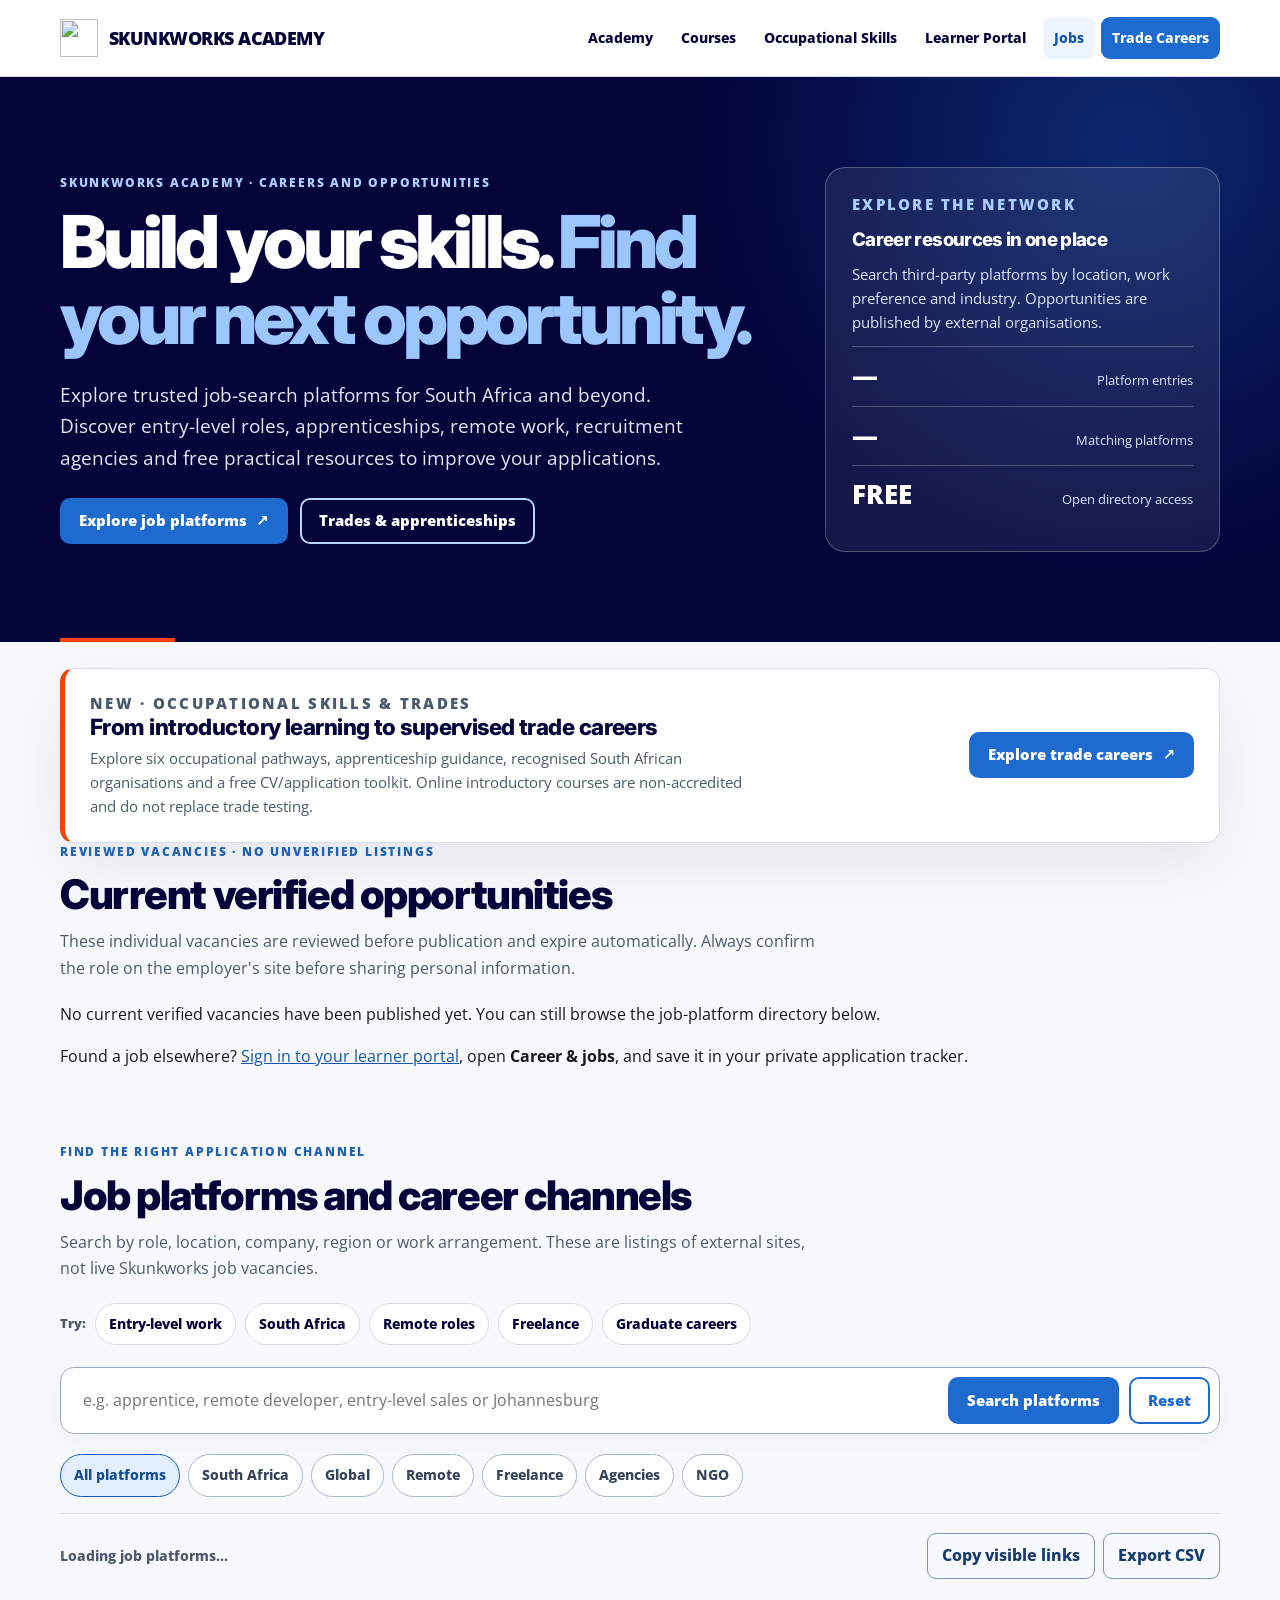
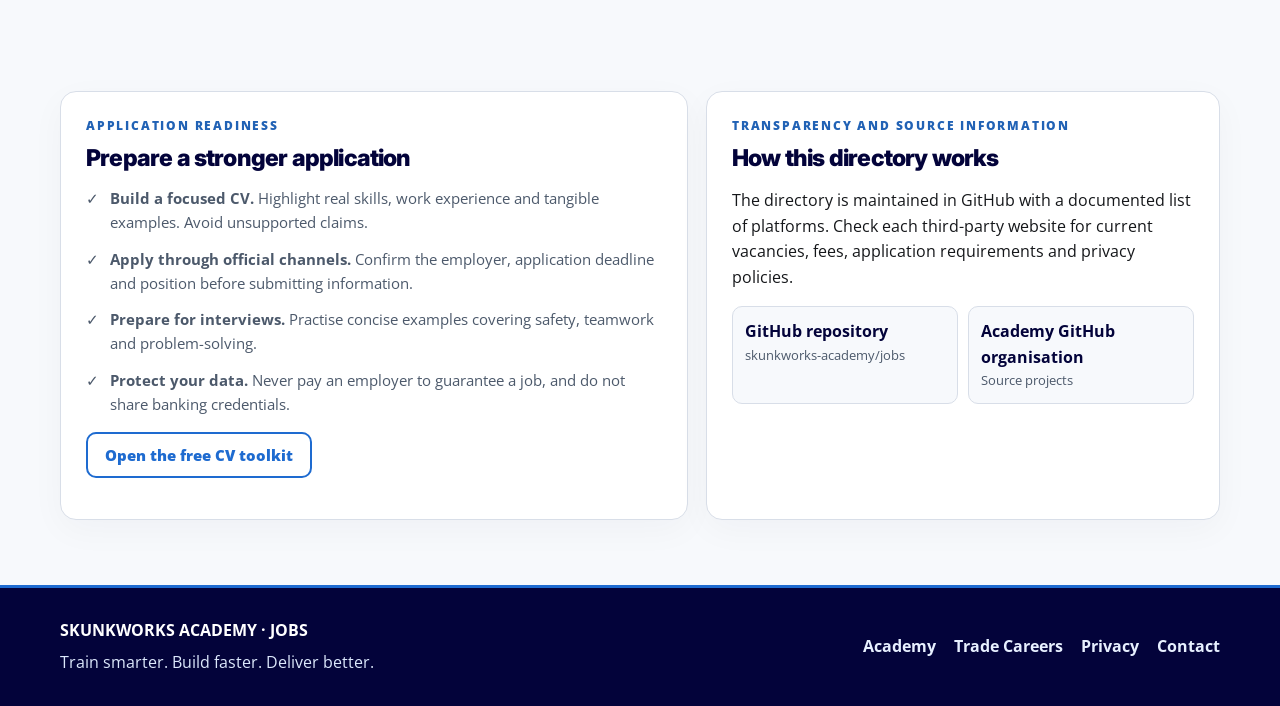
==== commit c21f3283: "feat(jobs): add verified-vacancy section and learner tracker link" ====
--- a/index.html
+++ b/index.html
@@ -12,8 +12,6 @@
   <meta name="description" content="Discover South African and global job platforms, apprenticeships, remote work and trade career pathways with free Skunkworks Academy career resources.">
   <title>Jobs & Career Pathways | Skunkworks Academy</title>
   <link rel="canonical" href="https://jobs.skunkworksacademy.com/">
-  <link rel="icon" type="image/png" href="https://www.skunkworksacademy.com/images/favicon-search.png" media="(prefers-color-scheme:light)" data-skunkworks-favicon="canonical">
-  <link rel="icon" type="image/png" href="https://www.skunkworksacademy.com/images/favicon-search-dark.png" media="(prefers-color-scheme:dark)" data-skunkworks-favicon="canonical">
   <meta property="og:type" content="website">
   <meta property="og:site_name" content="Skunkworks Academy">
   <meta property="og:title" content="Jobs & Career Pathways | Skunkworks Academy">
@@ -26,6 +24,11 @@
   <link rel="stylesheet" href="css/jobs-theme.css?v=20261018-2">
   <script type="application/ld+json">{"@context":"https://schema.org","@type":"WebSite","name":"Skunkworks Academy Jobs","url":"https://jobs.skunkworksacademy.com/","publisher":{"@type":"EducationalOrganization","name":"Skunkworks Academy","url":"https://www.skunkworksacademy.com/"},"description":"Curated South African and international job-platform directory and occupational careers guidance"}</script>
   <script defer src="https://www.skunkworksacademy.com/assets/academy-navigation.js" data-skunkworks-global-nav="v10"></script>
+<link rel="icon" type="image/png" sizes="96x96" href="https://www.skunkworksacademy.com/images/favicon-search.png?v=2026.11.05.2" data-skunkworks-favicon="canonical" />
+<link rel="shortcut icon" type="image/png" href="https://www.skunkworksacademy.com/images/favicon-search.png?v=2026.11.05.2" data-skunkworks-favicon="canonical" />
+<link rel="icon" type="image/png" sizes="96x96" href="https://www.skunkworksacademy.com/images/favicon-search.png?v=2026.11.05.2" media="(prefers-color-scheme: light)" data-skunkworks-favicon="canonical" />
+<link rel="icon" type="image/png" sizes="96x96" href="https://www.skunkworksacademy.com/images/favicon-search-dark.png?v=2026.11.05.2" media="(prefers-color-scheme: dark)" data-skunkworks-favicon="canonical" />
+<link rel="apple-touch-icon" sizes="180x180" href="https://www.skunkworksacademy.com/images/apple-touch-icon.png?v=2026.11.05.2" />
 </head>
 <body class="jobs-page" data-repo="jobs" data-domain="jobs.skunkworksacademy.com" data-swa-theme-scope="isolated">
   <a class="skip-link" href="#main">Skip to main content</a>
@@ -78,6 +81,16 @@
         </div>
         <a class="button" href="/occupational-trades/">Explore trade careers <span aria-hidden="true">↗</span></a>
       </div>
+    </section>
+    <section class="section-shell vacancies-section" id="verified-jobs" aria-labelledby="vacancies-title">
+      <div class="section-heading">
+        <p class="eyebrow">Reviewed vacancies · no unverified listings</p>
+        <h2 id="vacancies-title">Current verified opportunities</h2>
+        <p>These individual vacancies are reviewed before publication and expire automatically. Always confirm the role on the employer's site before sharing personal information.</p>
+      </div>
+      <p id="verifiedVacanciesStatus" role="status" aria-live="polite">Loading reviewed vacancies…</p>
+      <div id="verifiedVacancies" class="vacancy-grid" aria-label="Recently reviewed job vacancies"></div>
+      <p class="vacancy-tracker-link">Found a job elsewhere? <a href="https://portal.skunkworksacademy.com/" rel="noopener">Sign in to your learner portal</a>, open <strong>Career &amp; jobs</strong>, and save it in your private application tracker.</p>
     </section>
     <section class="section-shell toolbar-section" id="directory" aria-labelledby="directory-title">
       <div class="section-heading">
@@ -156,5 +169,6 @@
     </div>
   </footer>
   <script defer src="js/app.js"></script>
+  <script defer src="js/vacancies.js"></script>
 </body>
 </html>
